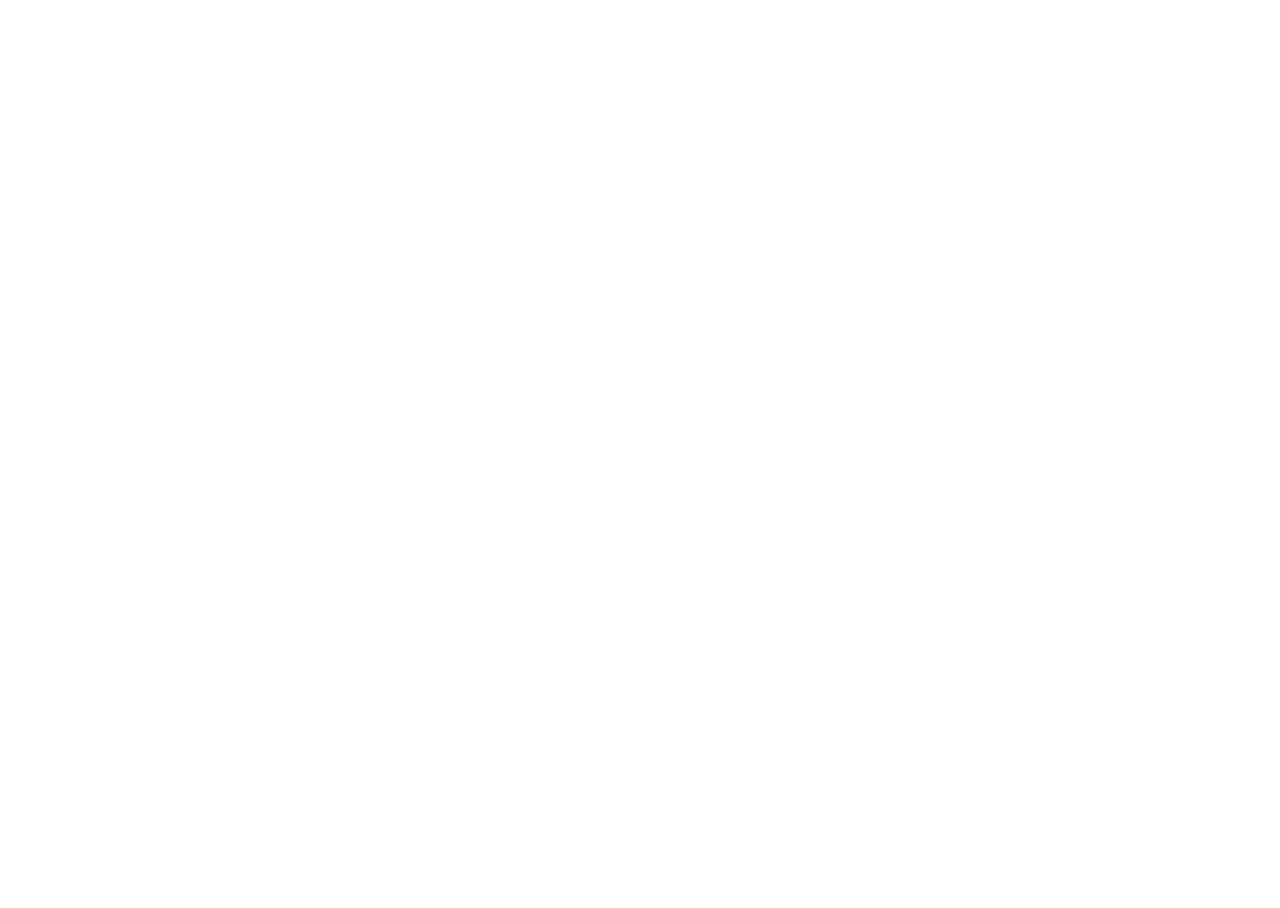
==== goodgame-demo/index.html @ 97c5b0f8 "Host GoodGame browser demo and link Live demo Built from goodgame-app's online-demo branch. .nojekyl" ====
<!DOCTYPE html>
<html lang="en">
  <head>
    <meta charset="utf-8" />
    <meta httpEquiv="X-UA-Compatible" content="IE=edge" />
    <meta name="viewport" content="width=device-width, initial-scale=1, shrink-to-fit=no" />
    <title>GoodGame</title>
    <!-- The `react-native-web` recommended style reset: https://necolas.github.io/react-native-web/docs/setup/#root-element -->
    <style id="expo-reset">
      /* These styles make the body full-height */
      html,
      body {
        height: 100%;
      }
      /* These styles disable body scrolling if you are using <ScrollView> */
      body {
        overflow: hidden;
      }
      /* These styles make the root element full-height */
      #root {
        display: flex;
        height: 100%;
        flex: 1;
      }
    </style>
  <link rel="icon" href="/MyPortfolio/goodgame-demo/favicon.ico"/></head>

  <body>
    <!-- Use static rendering with Expo Router to support running without JavaScript. -->
    <noscript>
      You need to enable JavaScript to run this app.
    </noscript>
    <!-- The root element for your Expo app. -->
    <div id="root"></div>
  <script src="/MyPortfolio/goodgame-demo/_expo/static/js/web/index-421b47a6b40ec86c26154685a55781b3.js" defer></script>
</body>
</html>
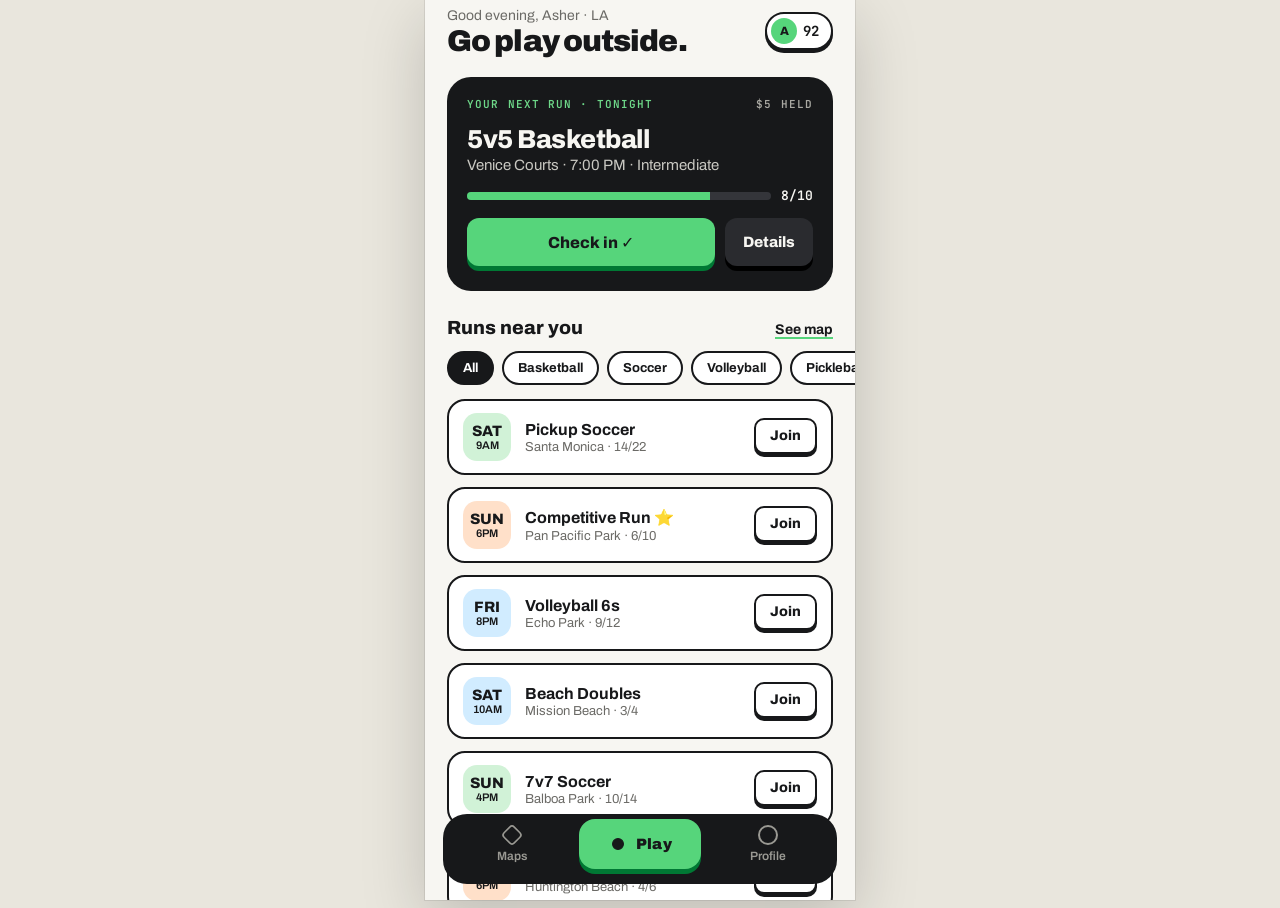
==== commit 0fd7837c: "GoodGame demo: rebuild for laurenlambrecht.com root path Co-Authored-By: Claude Opus 5.5 (1M context" ====
--- a/goodgame-demo/index.html
+++ b/goodgame-demo/index.html
@@ -23,7 +23,7 @@
         flex: 1;
       }
     </style>
-  <link rel="icon" href="/MyPortfolio/goodgame-demo/favicon.ico"/></head>
+  <link rel="icon" href="/goodgame-demo/favicon.ico"/></head>
 
   <body>
     <!-- Use static rendering with Expo Router to support running without JavaScript. -->
@@ -32,6 +32,6 @@
     </noscript>
     <!-- The root element for your Expo app. -->
     <div id="root"></div>
-  <script src="/MyPortfolio/goodgame-demo/_expo/static/js/web/index-421b47a6b40ec86c26154685a55781b3.js" defer></script>
+  <script src="/goodgame-demo/_expo/static/js/web/index-8447606721b596e6e4ba2e8ae589fbb2.js" defer></script>
 </body>
 </html>
